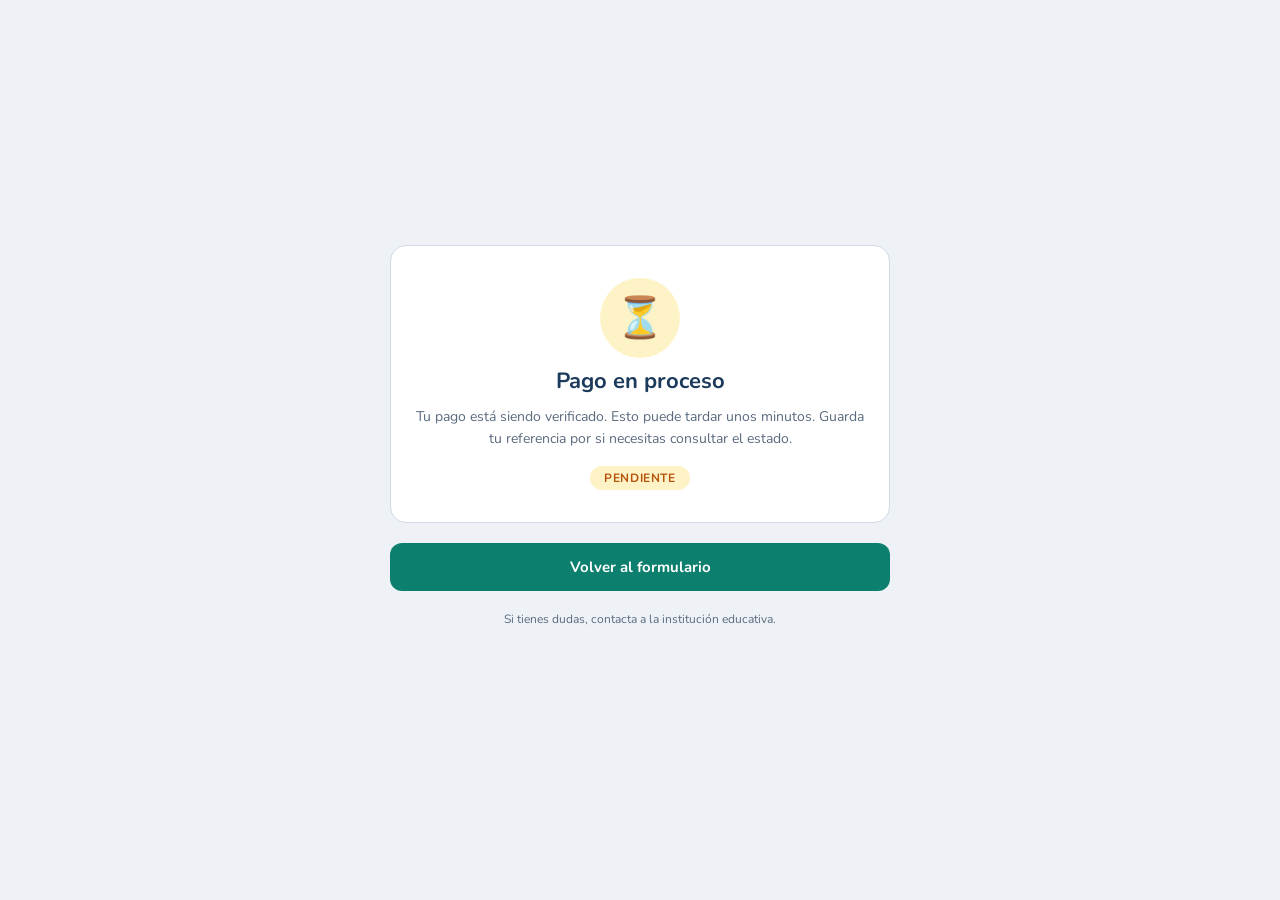
==== pago-terminado.html @ 0cfe166a "Bold update" ====
<!doctype html>
<html lang="es">
  <head>
    <meta charset="UTF-8" />
    <meta name="viewport" content="width=device-width, initial-scale=1.0" />
    <title>Resultado del pago — Uniformes</title>
    <link
      href="https://fonts.googleapis.com/css2?family=Nunito:wght@400;500;600;700&display=swap"
      rel="stylesheet"
    />
    <style>
      *,
      *::before,
      *::after {
        box-sizing: border-box;
        margin: 0;
        padding: 0;
      }

      :root {
        --navy: #1b3a5c;
        --teal: #0d7f6e;
        --teal-lt: #e6f4f1;
        --red: #c0392b;
        --red-lt: #fdecea;
        --yellow: #b45309;
        --yellow-lt: #fef3c7;
        --bg: #eef2f7;
        --card: #ffffff;
        --border: #d0d9e4;
        --text: #1a2332;
        --muted: #5a6a7e;
      }

      body {
        font-family: "Nunito", sans-serif;
        background: var(--bg);
        color: var(--text);
        min-height: 100vh;
        display: flex;
        flex-direction: column;
        align-items: center;
        justify-content: center;
        padding: 32px 16px 60px;
      }

      .wrap {
        max-width: 500px;
        width: 100%;
        display: flex;
        flex-direction: column;
        gap: 20px;
      }

      .icon-circle {
        width: 80px;
        height: 80px;
        border-radius: 50%;
        display: flex;
        align-items: center;
        justify-content: center;
        font-size: 40px;
        margin: 0 auto 8px;
      }
      .icon-circle.success { background: var(--teal-lt); }
      .icon-circle.error   { background: var(--red-lt); }
      .icon-circle.pending { background: var(--yellow-lt); }

      .card {
        background: var(--card);
        border: 1px solid var(--border);
        border-radius: 16px;
        padding: 32px 24px;
        text-align: center;
      }

      .card h1 {
        font-size: 22px;
        font-weight: 700;
        color: var(--navy);
        margin-bottom: 10px;
      }

      .card p {
        font-size: 14px;
        color: var(--muted);
        line-height: 1.6;
      }

      .ref-box {
        background: var(--bg);
        border: 1px solid var(--border);
        border-radius: 10px;
        padding: 12px 16px;
        margin-top: 20px;
        font-size: 13px;
        color: var(--muted);
      }
      .ref-box strong {
        display: block;
        font-size: 15px;
        color: var(--text);
        margin-top: 4px;
        letter-spacing: 0.03em;
      }

      .badge-status {
        display: inline-block;
        padding: 4px 14px;
        border-radius: 20px;
        font-size: 12px;
        font-weight: 700;
        letter-spacing: 0.05em;
        text-transform: uppercase;
        margin-top: 16px;
      }
      .badge-status.success { background: var(--teal-lt); color: var(--teal); }
      .badge-status.error   { background: var(--red-lt);  color: var(--red);  }
      .badge-status.pending { background: var(--yellow-lt); color: var(--yellow); }

      .btn-back {
        display: block;
        text-align: center;
        background: var(--teal);
        color: #fff;
        border: none;
        border-radius: 12px;
        padding: 14px;
        font-size: 15px;
        font-weight: 700;
        font-family: "Nunito", sans-serif;
        text-decoration: none;
        transition: background 0.15s;
      }
      .btn-back:hover { background: #0a6b5c; }

      .nota {
        text-align: center;
        font-size: 12px;
        color: var(--muted);
      }
    </style>
  </head>
  <body>
    <div class="wrap">
      <div class="card" id="result-card">
        <div class="icon-circle" id="icon"></div>
        <h1 id="titulo"></h1>
        <p id="mensaje"></p>
        <span class="badge-status" id="badge"></span>
        <div class="ref-box" id="ref-box" style="display:none">
          Referencia del pedido
          <strong id="ref-value"></strong>
        </div>
      </div>

      <a href="index.html" class="btn-back">Volver al formulario</a>
      <p class="nota">Si tienes dudas, contacta a la institución educativa.</p>
    </div>

    <script>
      const params = new URLSearchParams(window.location.search);
      // Bold redirige con: ?bold-order-id=...&bold-tx-status=approved
      const status = (params.get("bold-tx-status") || "").toUpperCase();
      const reference = params.get("bold-order-id") || "";

      const icon    = document.getElementById("icon");
      const titulo  = document.getElementById("titulo");
      const mensaje = document.getElementById("mensaje");
      const badge   = document.getElementById("badge");
      const refBox  = document.getElementById("ref-box");
      const refVal  = document.getElementById("ref-value");

      if (status === "APPROVED") {
        icon.textContent = "✅";
        icon.className = "icon-circle success";
        titulo.textContent = "¡Gracias por tu compra!";
        mensaje.textContent =
          "Tu pago fue procesado exitosamente. Pronto la institución educativa confirmará los detalles de tu pedido.";
        badge.textContent = "Pago aprobado";
        badge.className = "badge-status success";
      } else if (status === "REJECTED" || status === "FAILED" || status === "ERROR") {
        icon.textContent = "❌";
        icon.className = "icon-circle error";
        titulo.textContent = "El pago no fue completado";
        mensaje.textContent =
          "Tu transacción fue rechazada o cancelada. Puedes intentarlo de nuevo con otro método de pago.";
        badge.textContent = "Pago rechazado";
        badge.className = "badge-status error";
      } else {
        icon.textContent = "⏳";
        icon.className = "icon-circle pending";
        titulo.textContent = "Pago en proceso";
        mensaje.textContent =
          "Tu pago está siendo verificado. Esto puede tardar unos minutos. Guarda tu referencia por si necesitas consultar el estado.";
        badge.textContent = "Pendiente";
        badge.className = "badge-status pending";
      }

      if (reference) {
        refBox.style.display = "block";
        refVal.textContent = reference;
      }
    </script>
  </body>
</html>
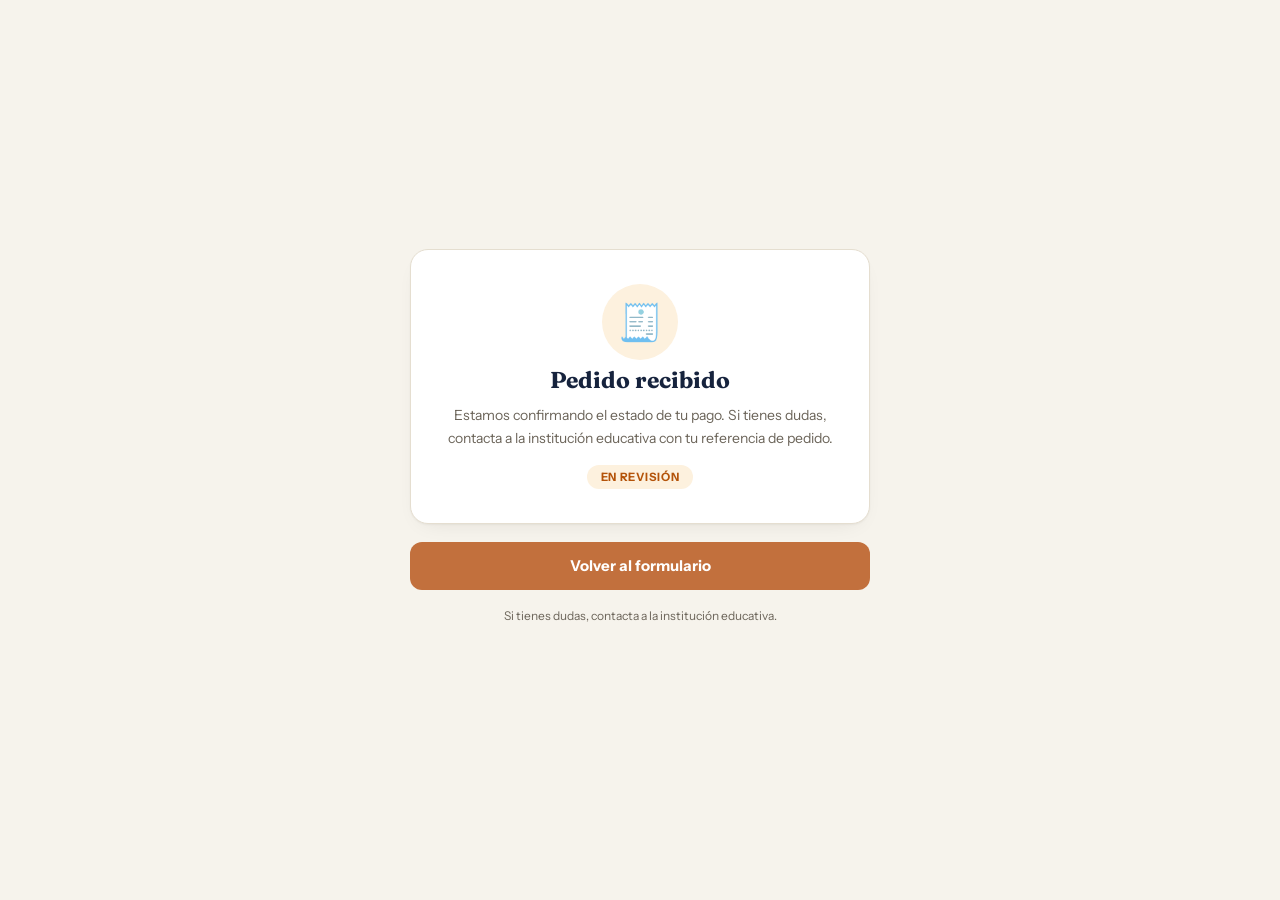
==== commit 22702826: "update" ====
--- a/pago-terminado.html
+++ b/pago-terminado.html
@@ -4,8 +4,10 @@
     <meta charset="UTF-8" />
     <meta name="viewport" content="width=device-width, initial-scale=1.0" />
     <title>Resultado del pago — Uniformes</title>
+    <link rel="preconnect" href="https://fonts.googleapis.com" />
+    <link rel="preconnect" href="https://fonts.gstatic.com" crossorigin />
     <link
-      href="https://fonts.googleapis.com/css2?family=Nunito:wght@400;500;600;700&display=swap"
+      href="https://fonts.googleapis.com/css2?family=Fraunces:ital,wght@0,600;0,700;1,500&family=Instrument+Sans:wght@400;500;600;700&display=swap"
       rel="stylesheet"
     />
     <style>
@@ -18,22 +20,29 @@
       }
 
       :root {
-        --navy: #1b3a5c;
-        --teal: #0d7f6e;
-        --teal-lt: #e6f4f1;
-        --red: #c0392b;
-        --red-lt: #fdecea;
-        --yellow: #b45309;
-        --yellow-lt: #fef3c7;
-        --bg: #eef2f7;
-        --card: #ffffff;
-        --border: #d0d9e4;
-        --text: #1a2332;
-        --muted: #5a6a7e;
+        --font-display: "Fraunces", serif;
+        --font-body: "Instrument Sans", sans-serif;
+
+        --navy: #16233d;
+        --accent: #c2703d;
+        --accent-dark: #8a4c26;
+        --accent-soft: #f3e3d3;
+        --success: #2f7d5f;
+        --success-soft: #e4f1ec;
+        --danger: #c0392b;
+        --danger-soft: #fbeae7;
+        --pending: #b45309;
+        --pending-soft: #fdf1de;
+
+        --bg: #f6f3ec;
+        --surface: #ffffff;
+        --border: #e5ded0;
+        --text: #211d18;
+        --muted: #6b6459;
       }
 
       body {
-        font-family: "Nunito", sans-serif;
+        font-family: var(--font-body);
         background: var(--bg);
         color: var(--text);
         min-height: 100vh;
@@ -45,37 +54,45 @@
       }
 
       .wrap {
-        max-width: 500px;
+        max-width: 460px;
         width: 100%;
         display: flex;
         flex-direction: column;
-        gap: 20px;
+        gap: 18px;
       }
 
       .icon-circle {
-        width: 80px;
-        height: 80px;
+        width: 76px;
+        height: 76px;
         border-radius: 50%;
         display: flex;
         align-items: center;
         justify-content: center;
-        font-size: 40px;
-        margin: 0 auto 8px;
-      }
-      .icon-circle.success { background: var(--teal-lt); }
-      .icon-circle.error   { background: var(--red-lt); }
-      .icon-circle.pending { background: var(--yellow-lt); }
+        font-size: 36px;
+        margin: 0 auto 6px;
+      }
+      .icon-circle.success {
+        background: var(--success-soft);
+      }
+      .icon-circle.error {
+        background: var(--danger-soft);
+      }
+      .icon-circle.pending {
+        background: var(--pending-soft);
+      }
 
       .card {
-        background: var(--card);
+        background: var(--surface);
         border: 1px solid var(--border);
-        border-radius: 16px;
-        padding: 32px 24px;
+        border-radius: 18px;
+        padding: 34px 26px;
         text-align: center;
+        box-shadow: 0 1px 2px rgba(33, 29, 24, 0.04), 0 8px 24px -14px rgba(33, 29, 24, 0.14);
       }
 
       .card h1 {
-        font-size: 22px;
+        font-family: var(--font-display);
+        font-size: 23px;
         font-weight: 700;
         color: var(--navy);
         margin-bottom: 10px;
@@ -92,7 +109,7 @@
         border: 1px solid var(--border);
         border-radius: 10px;
         padding: 12px 16px;
-        margin-top: 20px;
+        margin-top: 22px;
         font-size: 13px;
         color: var(--muted);
       }
@@ -106,33 +123,48 @@
 
       .badge-status {
         display: inline-block;
-        padding: 4px 14px;
-        border-radius: 20px;
-        font-size: 12px;
+        padding: 5px 14px;
+        border-radius: 999px;
+        font-size: 11.5px;
         font-weight: 700;
-        letter-spacing: 0.05em;
+        letter-spacing: 0.06em;
         text-transform: uppercase;
         margin-top: 16px;
       }
-      .badge-status.success { background: var(--teal-lt); color: var(--teal); }
-      .badge-status.error   { background: var(--red-lt);  color: var(--red);  }
-      .badge-status.pending { background: var(--yellow-lt); color: var(--yellow); }
+      .badge-status.success {
+        background: var(--success-soft);
+        color: var(--success);
+      }
+      .badge-status.error {
+        background: var(--danger-soft);
+        color: var(--danger);
+      }
+      .badge-status.pending {
+        background: var(--pending-soft);
+        color: var(--pending);
+      }
 
       .btn-back {
         display: block;
         text-align: center;
-        background: var(--teal);
+        background: var(--accent);
         color: #fff;
         border: none;
         border-radius: 12px;
         padding: 14px;
+        min-height: 48px;
         font-size: 15px;
         font-weight: 700;
-        font-family: "Nunito", sans-serif;
+        font-family: var(--font-body);
         text-decoration: none;
         transition: background 0.15s;
-      }
-      .btn-back:hover { background: #0a6b5c; }
+        display: flex;
+        align-items: center;
+        justify-content: center;
+      }
+      .btn-back:hover {
+        background: var(--accent-dark);
+      }
 
       .nota {
         text-align: center;
@@ -148,7 +180,7 @@
         <h1 id="titulo"></h1>
         <p id="mensaje"></p>
         <span class="badge-status" id="badge"></span>
-        <div class="ref-box" id="ref-box" style="display:none">
+        <div class="ref-box" id="ref-box" style="display: none">
           Referencia del pedido
           <strong id="ref-value"></strong>
         </div>
@@ -164,12 +196,12 @@
       const status = (params.get("bold-tx-status") || "").toUpperCase();
       const reference = params.get("bold-order-id") || "";
 
-      const icon    = document.getElementById("icon");
-      const titulo  = document.getElementById("titulo");
+      const icon = document.getElementById("icon");
+      const titulo = document.getElementById("titulo");
       const mensaje = document.getElementById("mensaje");
-      const badge   = document.getElementById("badge");
-      const refBox  = document.getElementById("ref-box");
-      const refVal  = document.getElementById("ref-value");
+      const badge = document.getElementById("badge");
+      const refBox = document.getElementById("ref-box");
+      const refVal = document.getElementById("ref-value");
 
       if (status === "APPROVED") {
         icon.textContent = "✅";
@@ -179,7 +211,11 @@
           "Tu pago fue procesado exitosamente. Pronto la institución educativa confirmará los detalles de tu pedido.";
         badge.textContent = "Pago aprobado";
         badge.className = "badge-status success";
-      } else if (status === "REJECTED" || status === "FAILED" || status === "ERROR") {
+      } else if (
+        status === "REJECTED" ||
+        status === "FAILED" ||
+        status === "ERROR"
+      ) {
         icon.textContent = "❌";
         icon.className = "icon-circle error";
         titulo.textContent = "El pago no fue completado";
@@ -187,13 +223,21 @@
           "Tu transacción fue rechazada o cancelada. Puedes intentarlo de nuevo con otro método de pago.";
         badge.textContent = "Pago rechazado";
         badge.className = "badge-status error";
-      } else {
+      } else if (status === "PENDING") {
         icon.textContent = "⏳";
         icon.className = "icon-circle pending";
         titulo.textContent = "Pago en proceso";
         mensaje.textContent =
-          "Tu pago está siendo verificado. Esto puede tardar unos minutos. Guarda tu referencia por si necesitas consultar el estado.";
+          "Tu pago está siendo verificado (algunos métodos, como PSE, tardan unos minutos). Guarda tu referencia por si necesitas consultar el estado.";
         badge.textContent = "Pendiente";
+        badge.className = "badge-status pending";
+      } else {
+        icon.textContent = "🧾";
+        icon.className = "icon-circle pending";
+        titulo.textContent = "Pedido recibido";
+        mensaje.textContent =
+          "Estamos confirmando el estado de tu pago. Si tienes dudas, contacta a la institución educativa con tu referencia de pedido.";
+        badge.textContent = "En revisión";
         badge.className = "badge-status pending";
       }
 
